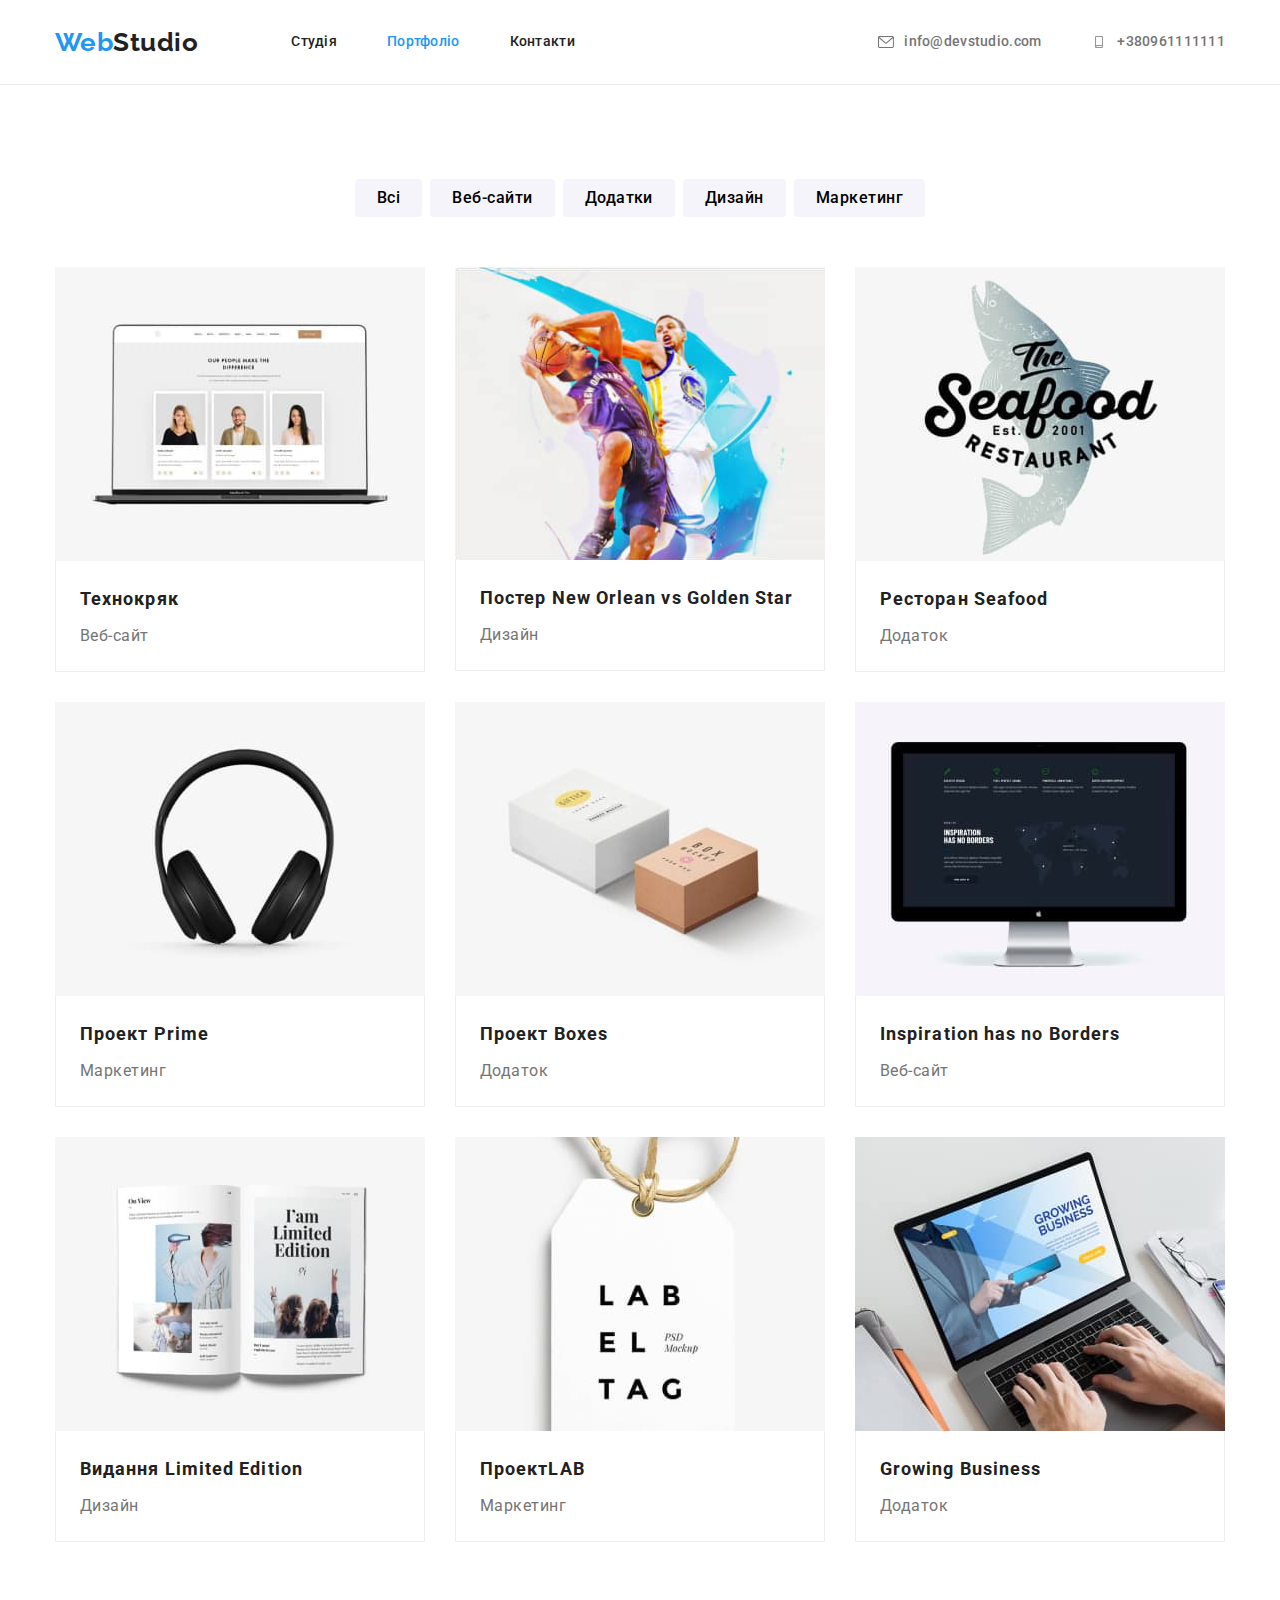
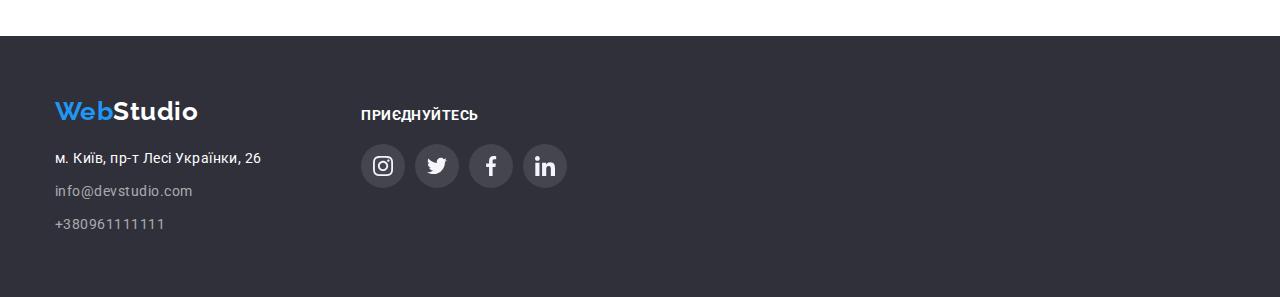
==== portfolio.html @ 69d9ccb4 "task4 => task5. first commit => !completed" ====
<!DOCTYPE html>
<html lang="uk">
  <head>
    <meta charset="UTF-8" />
    <meta http-equiv="X-UA-Compatible" content="IE=edge" />
    <meta name="viewport" content="width=device-width, initial-scale=1.0" />
    <link rel="preconnect" href="https://fonts.googleapis.com" />
    <link rel="preconnect" href="https://fonts.gstatic.com" crossorigin />
    <link
      href="https://fonts.googleapis.com/css2?family=Montserrat:wght@400;700&family=Raleway:wght@400;500;700&family=Roboto:wght@400;500;700;900&display=swap"
      rel="stylesheet"
    />
    <link
      rel="stylesheet"
      href="https://cdnjs.cloudflare.com/ajax/libs/modern-normalize/1.1.0/modern-normalize.min.css"
    />
    <link href="./style/style.css" rel="stylesheet" />
    <title>Portfolio</title>
  </head>

  <body>
    <header class="header">
      <div class="container header-container">
        <a class="logo" href="./index.html">
          <span class="logo-peace">Web</span>Studio</a
        >
        <nav class="site-nav">
          <ul class="nav-list">
            <li class="item">
              <a class="link" href="./index.html">Студія</a>
            </li>
            <li class="item">
              <a class="link active" href="./portfolio.html">Портфоліо</a>
            </li>
            <li class="item"><a class="link" href="#">Контакти</a></li>
          </ul>
        </nav>
        <ul class="contact-header">
          <li class="item">
            <a
              class="link"
              href="mailto:info@devstudio.com"
              aria-label="Our email"
            >
              <svg class="email-icon" width="16" height="12">
                <use href="./images/symbol-defs.svg#icon-envelope"></use>
              </svg>
              info@devstudio.com
            </a>
          </li>
          <li class="item">
            <a
              class="link"
              href="tel:+380961111111"
              aria-label="our phone number"
            >
              <svg class="smartphone-icon" width="16" height="12">
                <use href="./images/symbol-defs.svg#icon-smartphone"></use>
              </svg>
              +380961111111
            </a>
          </li>
        </ul>
      </div>
    </header>

    <main class="main-portfolio">
      <section class="container portfolio-container">
        <h1 class="visually-hidden">Наші роботи</h1>
        <ul class="filter">
          <li class="btn-li"><button class="btn" type="button">Всі</button></li>
          <li class="btn-li">
            <button class="btn" type="button">Веб-сайти</button>
          </li>
          <li class="btn-li">
            <button class="btn" type="button">Додатки</button>
          </li>
          <li class="btn-li">
            <button class="btn" type="button">Дизайн</button>
          </li>
          <li class="btn-li">
            <button class="btn" type="button">Маркетинг</button>
          </li>
        </ul>

        <ul class="portfolio-list parent">
          <li class="card">
            <a href="#">
              <img src="./images/project1.jpg" alt="Технокряк" width="370" />
              <div class="card-content">
                <h2 class="title">Технокряк</h2>
                <p class="category">Веб-сайт</p>
              </div>
            </a>
          </li>
          <li class="card">
            <a href="#">
              <img
                src="./images/project2.jpg"
                alt="Постер New Orlean vs Golden Star"
                width="370"
              />
              <div class="card-content">
                <h2 class="title">
                  Постер <span lang="en">New Orlean vs Golden Star</span>
                </h2>
                <p class="category">Дизайн</p>
              </div>
            </a>
          </li>
          <li class="card">
            <a href="#">
              <img
                src="./images/project3.jpg"
                alt="Ресторан Seafood"
                width="370"
              />
              <div class="card-content">
                <h2 class="title">Ресторан <span lang="en">Seafood</span></h2>
                <p class="category">Додаток</p>
              </div>
            </a>
          </li>
          <li class="card">
            <a href="#">
              <img src="./images/project4.jpg" alt="Проект Prime" width="370" />
              <div class="card-content">
                <h2 class="title">Проект <span lang="en">Prime</span></h2>
                <p class="category">Маркетинг</p>
              </div>
            </a>
          </li>
          <li class="card">
            <a href="#">
              <img src="./images/project5.jpg" alt="Проект Boxes" width="370" />
              <div class="card-content">
                <h2 class="title">Проект <span lang="en">Boxes</span></h2>
                <p class="category">Додаток</p>
              </div>
            </a>
          </li>
          <li class="card">
            <a href="#">
              <img
                src="./images/project6.jpg"
                alt="Inspiration has no Borders"
                width="370"
              />
              <div class="card-content">
                <h2 lang="en" class="title">Inspiration has no Borders</h2>
                <p class="category">Веб-сайт</p>
              </div>
            </a>
          </li>
          <li class="card">
            <a href="#">
              <img
                src="./images/project7.jpg"
                alt="Издание Limited Edition"
                width="370"
              />
              <div class="card-content">
                <h2 class="title">
                  Видання <span lang="en">Limited Edition</span>
                </h2>
                <p class="category">Дизайн</p>
              </div>
            </a>
          </li>
          <li class="card">
            <a href="#">
              <img src="./images/project8.jpg" alt="Проект LAB" width="370" />
              <div class="card-content">
                <h2 class="title">Проект<span lang="en">LAB</span></h2>
                <p class="category">Маркетинг</p>
              </div>
            </a>
          </li>
          <li class="card">
            <a href="#">
              <img
                src="./images/project9.jpg"
                alt="Growing Business"
                width="370"
              />
              <div class="card-content">
                <h2 lang="en" class="title">Growing Business</h2>
                <p class="category">Додаток</p>
              </div>
            </a>
          </li>
        </ul>
      </section>
    </main>

    <footer class="footer">
      <div class="container foooter-container">
        <div class="footer-contacts">
          <a class="logo" href="./index.html"
            ><span class="logo-peace">Web</span
            ><span class="logo-peace-footer">Studio</span></a
          >
          <address>
            <ul class="footer-list">
              <li class="link">
                <a
                  class="link-adress"
                  href="https://goo.gl/maps/M1i8cWPpYFjitfBg6"
                  target="_blank"
                  rel="noopener noreferrer nofollow"
                  >м. Київ, пр-т Лесі Українки, 26</a
                >
              </li>
              <li class="link">
                <a class="link" href="mailto:info@devstudio.com"
                  >info@devstudio.com</a
                >
              </li>
              <li class="link">
                <a class="link" href="tel:+380961111111">+380961111111</a>
              </li>
            </ul>
          </address>
        </div>
        <div class="footer-links">
          <h4 class="title">приєднуйтесь</h4>
          <ul class="social-links">
            <li class="item">
              <a class="social-link" href="#"
                ><svg
                  class="icon"
                  width="20"
                  height="20"
                  aria-label="Instagram"
                >
                  <use href="./images/symbol-defs.svg#icon-instagram"></use>
                </svg>
              </a>
            </li>
            <li class="item">
              <a class="social-link" href="#"
                ><svg class="icon" width="20" height="20" aria-label="Twitter">
                  <use href="./images/symbol-defs.svg#icon-twitter"></use>
                </svg>
              </a>
            </li>
            <li class="item">
              <a class="social-link" href="#"
                ><svg class="icon" width="20" height="20" aria-label="Facebook">
                  <use href="./images/symbol-defs.svg#icon-facebook"></use>
                </svg>
              </a>
            </li>
            <li class="item">
              <a class="social-link" href="#"
                ><svg class="icon" width="20" height="20" aria-label="LinkedIn">
                  <use href="./images/symbol-defs.svg#icon-linkedin"></use>
                </svg>
              </a>
            </li>
          </ul>
        </div>
      </div>
    </footer>
  </body>
</html>
---- style/style.css ----
/* --- Normalize --- */
html {
  box-sizing: border-box;
}

*,
*::before,
*::after {
  box-sizing: inherit;
}

ul {
  list-style: none;
  padding: 0;
  margin: 0;
}

a {
  text-decoration: none;
  color: inherit;
}

h1,
h2,
h3,
h4,
h5,
h6 {
  margin: 0;
}

p {
  margin: 0;
}

address {
  font-style: normal;
}

button {
  font-family: inherit;
  padding: 0;
  margin: 0;
}

img {
  display: block;
  max-width: 100%;
  height: auto;
}

/* --- Global Color --- */
:root {
  --primary-text-color: #212121;
  --second-text-color: #fff;
  --other-text-color: #757575;
  --accent-text-color: #2196f3;
  --second-block-color: #2f303a;
  --accent-block-color: #f5f4fa;
  --icon-color: #afb1b8;
}

/* --- Style --- */
body {
  color: var(--primary-text-color);
  font-family: Roboto, sans-serif;
  letter-spacing: 0.03em;
}

.visually-hidden {
  position: absolute;
  white-space: nowrap;
  width: 1px;
  height: 1px;
  overflow: hidden;
  border: 0;
  padding: 0;
  clip: rect(0 0 0 0);
  clip-path: inset(50%);
  margin: -1px;
}

.container {
  max-width: 1200px;
  padding: 0 15px;
  margin: 0 auto;
}
/* Site navigation / Header*/
.header {
  border-bottom: 1px solid #ececec;
}

.site-nav {
  display: flex;
  align-items: center;
}

.header-container {
  display: flex;
  align-items: center;
  padding: 24px 15px;
}

.logo {
  margin-right: 93px;
  color: var(--primary-text-color);
  font-family: Raleway, sans-serif;
  font-weight: 700;
  font-size: 26px;
  line-height: 1.19;
  text-decoration: none;
}

.logo-peace {
  color: var(--accent-text-color);
}
.nav-list {
  display: flex;
  gap: 50px;
}

.site-nav .link {
  display: block;
  padding-top: 10px;
  padding-bottom: 10px;
  color: var(--primary-text-color);
  font-weight: 500;
  font-size: 14px;
  line-height: 1.14;
  letter-spacing: 0.02em;
  text-decoration: none;
}

.site-nav .link:hover,
.site-nav .link:focus {
  color: var(--accent-text-color);
}

.site-nav .active {
  color: var(--accent-text-color);
}

.contact-header {
  display: flex;
  margin-left: auto;
  gap: 50px;
}

.contact-header .link {
  display: flex;
  align-items: center;
  justify-content: center;
  color: var(--other-text-color);
  font-weight: 500;
  font-size: 14px;
  line-height: 1.14;
  letter-spacing: 0.02em;
  text-decoration: none;
  cursor: pointer;
}

.contact-header .email-icon,
.contact-header .smartphone-icon {
  fill: currentColor;
  margin-right: 10px;
}

.contact-header .link:hover,
.contact-header .link:focus {
  color: var(--accent-text-color);
}

/*--------MAIN------- */
/* -------- Hero -------- */
.main-hero {
  color: var(--second-text-color);
  background-color: var(--second-block-color);
  padding-top: 200px;
  padding-bottom: 200px;
  background-image: linear-gradient(
      rgba(47, 48, 58, 0.4),
      rgba(47, 48, 58, 0.4)
    ),
    url(../images/hero.jpg);
  background-repeat: no-repeat;
  background-size: cover;
}

.overlay {
  max-width: 1600px;
  height: 480px;
  margin-left: auto;
  margin-right: auto;
  background-image: url();
  background-repeat: no-repeat;
  background-position: center;
  background-size: cover;
}

.hero-container {
  display: flex;
  flex-direction: column;
  justify-content: center;
  align-items: center;
  max-width: 696px;
}

/*  Button */
.button {
  background-color: var(--accent-text-color);
  color: inherit;
  box-shadow: 0px 4px 4px rgba(0, 0, 0, 0.15);
  border-radius: 4px;
  border: none;
  font-family: inherit;
  font-weight: 700;
  font-size: 16px;
  line-height: 1.88;
  padding: 10px 32px;
  text-align: center;
  cursor: pointer;
}

/* 
.button:hover,
.button.link:focus {
    
} */

.hero-title {
  font-weight: 900;
  font-size: 44px;
  line-height: 1.36;
  margin-bottom: 30px;
  text-align: center;
  letter-spacing: 0.06em;
  text-transform: uppercase;
}

/*------MAIN FEATURES------*/
.main-features {
  padding-top: 94px;
  padding-bottom: 94px;
}
.main-features .title-card {
  font-weight: 700;
  font-size: 14px;
  line-height: 1.14;
  text-transform: uppercase;
  color: var(--primary-text-color);
}

.features-list {
  display: flex;
  gap: 30px;
}

.features-list .card-img {
  display: flex;
  justify-content: center;
  align-items: center;
  width: 270px;
  height: 120px;
  margin-bottom: 30px;
  background-color: var(--accent-block-color);
  border-radius: 4px;
}

.main-features .title-card {
  margin-bottom: 10px;
}

.main-features .txt-card {
  font-size: 14px;
  line-height: 1.7;
  color: var(--other-text-color);
}

/*-----MAIN WORK-----*/
.main-work {
  padding-bottom: 94px;
}

.title-work,
.title-team {
  font-weight: 700;
  font-size: 36px;
  line-height: 1.17;
  text-align: center;
  color: var(--title-text-color);
}

.title-work {
  margin-bottom: 50px;
}

.work-list {
  display: flex;
}

.work-list .item {
  display: flex;
}

.work-list .item:not(:last-child) {
  margin-right: 30px;
}

/*-----OUR TEAM----*/
.main-team {
  background-color: var(--accent-block-color);
  padding-top: 94px;
  padding-bottom: 94px;
}

.title-team {
  margin-bottom: 50px;
}

.team-list {
  display: flex;
}

.team-list {
  gap: 30px;
}

.team-list .card {
  background: var(--second-text-color);
  box-shadow: 0px 1px 3px rgba(0, 0, 0, 0.12), 0px 1px 1px rgba(0, 0, 0, 0.14),
    0px 2px 1px rgba(0, 0, 0, 0.2);
  border-radius: 0px 0px 4px 4px;
  text-align: center;
}

.team-list .title-card {
  margin-bottom: 10px;
}

.team-list .card-box {
  padding: 30px 20px;
}

.main-team .social-links {
  display: flex;
  justify-content: center;
  gap: 10px;
  margin-top: 16px;
  color: var(--icon-color);
}

.main-team .link {
  display: flex;
  border-radius: 50%;
  padding: 12px;
}

.main-team .icon {
  fill: currentColor;
}

.main-team .link:hover,
.main-team .link:focus {
  background-color: var(--accent-text-color);
  color: var(--second-text-color);
}

.main-team .title-card {
  font-weight: 500;
  font-size: 16px;
  line-height: 1.19;
  color: var(--primary-text-color);
}

.main-team .label {
  font-size: 16px;
  line-height: 1.19;
  color: var(--other-text-color);
}

/* ---- Our customer ---- */
.customer-container {
  padding-top: 94px;
  padding-bottom: 94px;
}

.customer-title {
  font-weight: 700;
  font-size: 36px;
  line-height: 1.16;
  text-align: center;
  letter-spacing: 0.03em;
  margin-bottom: 50px;
}

.customer-icons {
  display: flex;
  justify-content: center;
  gap: 30px;
  margin-left: auto;
  margin-right: auto;
  color: var(--icon-color);
}

.customer-icons .item-link {
  display: flex;
  justify-content: center;
  align-items: center;
  width: 170px;
  height: 92px;
  border: 1px solid #afb1b8;
  border-radius: 4px;
}

.customer-icons .icon {
  fill: currentColor;
}

.customer-icons .item-link:hover,
.customer-icons .item-link:focus {
  border: 1px solid var(--accent-text-color);
  color: var(--accent-text-color);
  cursor: pointer;
}

/*----FOOTER------*/
.footer {
  background-color: var(--second-block-color);
  padding-top: 60px;
  padding-bottom: 60px;
}

.foooter-container {
  display: flex;
  gap: 70px;
  align-items: baseline;
}

.footer-links {
  color: var(--second-text-color);
}

.footer-links .title {
  margin-bottom: 20px;
  font-size: 14px;
  line-height: 1.14;
  letter-spacing: 0.03em;
  text-transform: uppercase;
}

.footer-links .social-links {
  display: flex;
  gap: 10px;
}

.footer-links .social-link {
  display: flex;
  justify-content: center;
  align-items: center;
  width: 44px;
  height: 44px;
  border-radius: 50%;
  background-color: rgba(255, 255, 255, 0.1);
}

.footer-links .social-link:hover,
.footer-links .social-link:focus {
  background-color: var(--accent-text-color);
}

.footer-links .icon {
  fill: var(--accent-block-color);
}

.footer .logo {
  display: block;
  margin-bottom: 20px;
}

.logo-peace-footer {
  color: var(--second-text-color);
}

.footer .link-adress {
  color: var(--second-text-color);
  text-decoration: none;
  font-size: 14px;
  line-height: 1.71;
  font-style: normal;
}

.footer .link {
  font-style: normal;
  font-size: 14px;
  line-height: 1.71;
  color: rgba(255, 255, 255, 0.6);
  text-decoration: none;
}

.footer-list .link:not(:last-child) {
  margin-bottom: 9px;
}

.footer .link:hover,
.footer .link:focus {
  color: var(--accent-text-color);
}

.footer .link-adress:hover,
.footer .link-adress:focus {
  color: var(--accent-text-color);
}

/*-------------------PORTFOLIO-------------------------*/

/*-------MAIN PORTFOLIO-----*/

.main-portfolio {
  background-color: var(--second-text-color);
  padding-top: 94px;
  padding-bottom: 94px;
}

.portfolio-container {
  align-items: center;
}

.filter {
  display: flex;
  justify-content: center;
  margin-bottom: 50px;
}

.filter .btn-li:not(:last-child) {
  margin-right: 8px;
}

.filter .btn {
  padding: 6px 22px;
  background: var(--accent-block-color);
  border-radius: 4px;
  border: none;
  font-family: inherit;
  font-weight: 500;
  font-size: 16px;
  line-height: 1.62;
  text-align: center;
  letter-spacing: 0.03em;
}

.main-portfolio .btn:hover,
.main-portfolio .btn:focus {
  background-color: var(--accent-text-color);
  color: var(--second-text-color);
  box-shadow: 0px 3px 1px rgba(0, 0, 0, 0.1), 0px 1px 2px rgba(0, 0, 0, 0.08),
    0px 2px 2px rgba(0, 0, 0, 0.12);
  cursor: pointer;
}

.portfolio-list {
  display: grid;
  grid-template-columns: repeat(3, 1fr);
  grid-template-rows: repeat(3, 1fr);
  grid-column-gap: 30px;
  grid-row-gap: 30px;
}

.portfolio-list .card {
  display: inline-block;
}

.portfolio-list .card:hover,
.portfolio-list .card:focus {
  box-shadow: 0px 1px 1px rgba(0, 0, 0, 0.12), 0px 4px 4px rgba(0, 0, 0, 0.06),
    1px 4px 6px rgba(0, 0, 0, 0.16);
}

.card-content {
  padding: 20px 0 20px 24px;
  border: 1px solid #eeeeee;
  border-top: none;
}

.card-content .title {
  margin-bottom: 4px;
}

/*------LIST PROJECTS-----*/

.portfolio-list .title {
  font-weight: 700;
  font-size: 18px;
  line-height: 2;
  letter-spacing: 0.06em;
  color: var(--primary-text-color);
}

.main-portfolio .category {
  font-size: 16px;
  line-height: 1.88;
  color: var(--other-text-color);
}

.portfolio-list a {
  text-decoration: none;
}
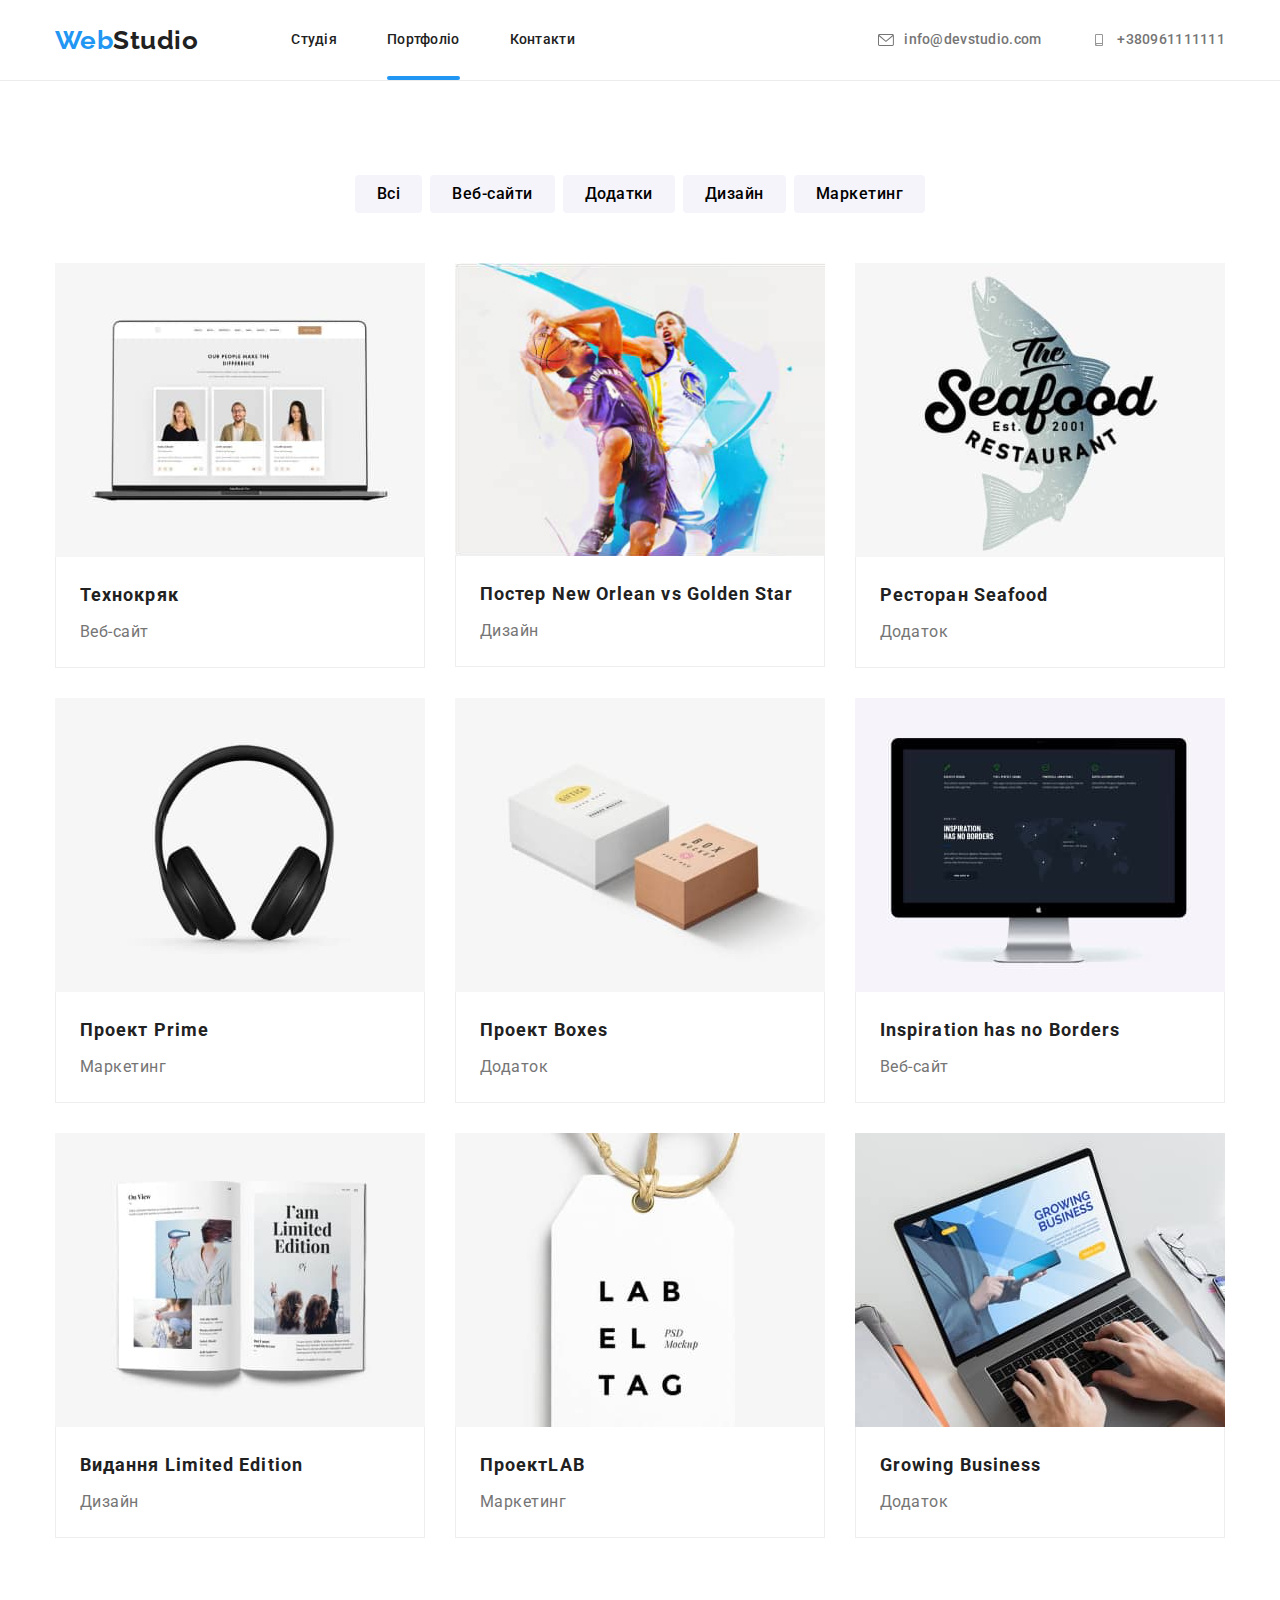
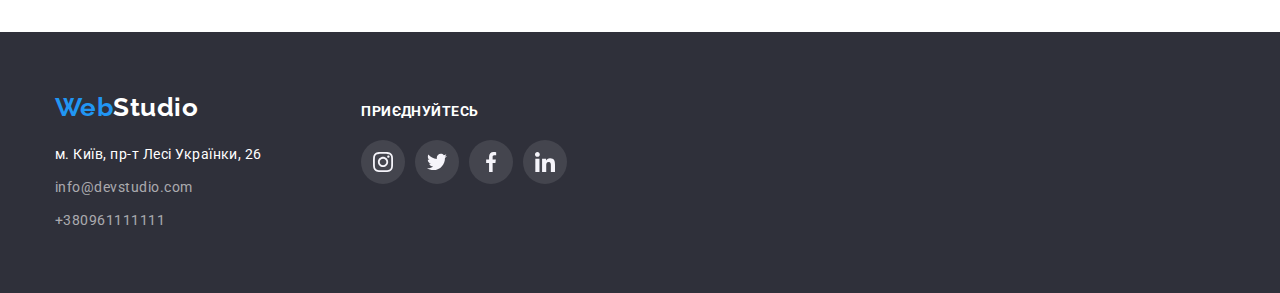
==== commit 9ff1d54d: "task #5. first send to ckeckout" ====
--- a/portfolio.html
+++ b/portfolio.html
@@ -85,8 +85,14 @@
 
         <ul class="portfolio-list parent">
           <li class="card">
-            <a href="#">
-              <img src="./images/project1.jpg" alt="Технокряк" width="370" />
+            <a class="card-link" href="#">
+              <div class="thumb">
+                <img src="./images/project1.jpg" alt="Технокряк" width="370" />
+                <p class="label">
+                  Lorem, ipsum dolor sit amet consectetur adipisicing elit. Eos,
+                  exercitationem.
+                </p>
+              </div>
               <div class="card-content">
                 <h2 class="title">Технокряк</h2>
                 <p class="category">Веб-сайт</p>
@@ -95,11 +101,17 @@
           </li>
           <li class="card">
             <a href="#">
-              <img
-                src="./images/project2.jpg"
-                alt="Постер New Orlean vs Golden Star"
-                width="370"
-              />
+              <div class="thumb">
+                <img
+                  src="./images/project2.jpg"
+                  alt="Постер New Orlean vs Golden Star"
+                  width="370"
+                />
+                <p class="label">
+                  Lorem, ipsum dolor sit amet consectetur adipisicing elit. Eos,
+                  exercitationem.
+                </p>
+              </div>
               <div class="card-content">
                 <h2 class="title">
                   Постер <span lang="en">New Orlean vs Golden Star</span>
@@ -110,11 +122,17 @@
           </li>
           <li class="card">
             <a href="#">
-              <img
-                src="./images/project3.jpg"
-                alt="Ресторан Seafood"
-                width="370"
-              />
+              <div class="thumb">
+                <img
+                  src="./images/project3.jpg"
+                  alt="Ресторан Seafood"
+                  width="370"
+                />
+                <p class="label">
+                  Lorem, ipsum dolor sit amet consectetur adipisicing elit. Eos,
+                  exercitationem.
+                </p>
+              </div>
               <div class="card-content">
                 <h2 class="title">Ресторан <span lang="en">Seafood</span></h2>
                 <p class="category">Додаток</p>
@@ -123,7 +141,17 @@
           </li>
           <li class="card">
             <a href="#">
-              <img src="./images/project4.jpg" alt="Проект Prime" width="370" />
+              <div class="thumb">
+                <img
+                  src="./images/project4.jpg"
+                  alt="Проект Prime"
+                  width="370"
+                />
+                <p class="label">
+                  Lorem, ipsum dolor sit amet consectetur adipisicing elit. Eos,
+                  exercitationem.
+                </p>
+              </div>
               <div class="card-content">
                 <h2 class="title">Проект <span lang="en">Prime</span></h2>
                 <p class="category">Маркетинг</p>
@@ -132,7 +160,17 @@
           </li>
           <li class="card">
             <a href="#">
-              <img src="./images/project5.jpg" alt="Проект Boxes" width="370" />
+              <div class="thumb">
+                <img
+                  src="./images/project5.jpg"
+                  alt="Проект Boxes"
+                  width="370"
+                />
+                <p class="label">
+                  Lorem, ipsum dolor sit amet consectetur adipisicing elit. Eos,
+                  exercitationem.
+                </p>
+              </div>
               <div class="card-content">
                 <h2 class="title">Проект <span lang="en">Boxes</span></h2>
                 <p class="category">Додаток</p>
@@ -141,11 +179,17 @@
           </li>
           <li class="card">
             <a href="#">
-              <img
-                src="./images/project6.jpg"
-                alt="Inspiration has no Borders"
-                width="370"
-              />
+              <div class="thumb">
+                <img
+                  src="./images/project6.jpg"
+                  alt="Inspiration has no Borders"
+                  width="370"
+                />
+                <p class="label">
+                  Lorem, ipsum dolor sit amet consectetur adipisicing elit. Eos,
+                  exercitationem.
+                </p>
+              </div>
               <div class="card-content">
                 <h2 lang="en" class="title">Inspiration has no Borders</h2>
                 <p class="category">Веб-сайт</p>
@@ -154,11 +198,17 @@
           </li>
           <li class="card">
             <a href="#">
-              <img
-                src="./images/project7.jpg"
-                alt="Издание Limited Edition"
-                width="370"
-              />
+              <div class="thumb">
+                <img
+                  src="./images/project7.jpg"
+                  alt="Издание Limited Edition"
+                  width="370"
+                />
+                <p class="label">
+                  Lorem, ipsum dolor sit amet consectetur adipisicing elit. Eos,
+                  exercitationem.
+                </p>
+              </div>
               <div class="card-content">
                 <h2 class="title">
                   Видання <span lang="en">Limited Edition</span>
@@ -169,7 +219,13 @@
           </li>
           <li class="card">
             <a href="#">
-              <img src="./images/project8.jpg" alt="Проект LAB" width="370" />
+              <div class="thumb">
+                <img src="./images/project8.jpg" alt="Проект LAB" width="370" />
+                <p class="label">
+                  Lorem, ipsum dolor sit amet consectetur adipisicing elit. Eos,
+                  exercitationem.
+                </p>
+              </div>
               <div class="card-content">
                 <h2 class="title">Проект<span lang="en">LAB</span></h2>
                 <p class="category">Маркетинг</p>
@@ -178,11 +234,17 @@
           </li>
           <li class="card">
             <a href="#">
-              <img
-                src="./images/project9.jpg"
-                alt="Growing Business"
-                width="370"
-              />
+              <div class="thumb">
+                <img
+                  src="./images/project9.jpg"
+                  alt="Growing Business"
+                  width="370"
+                />
+                <p class="label">
+                  Lorem, ipsum dolor sit amet consectetur adipisicing elit. Eos,
+                  exercitationem.
+                </p>
+              </div>
               <div class="card-content">
                 <h2 lang="en" class="title">Growing Business</h2>
                 <p class="category">Додаток</p>
--- a/style/style.css
+++ b/style/style.css
@@ -58,6 +58,8 @@
   --second-block-color: #2f303a;
   --accent-block-color: #f5f4fa;
   --icon-color: #afb1b8;
+
+  --timing-buzier: cubic-bezier(0.4, 0, 0.2, 1);
 }
 
 /* --- Style --- */
@@ -98,7 +100,6 @@
 .header-container {
   display: flex;
   align-items: center;
-  padding: 24px 15px;
 }
 
 .logo {
@@ -120,15 +121,20 @@
 }
 
 .site-nav .link {
+  position: relative;
   display: block;
-  padding-top: 10px;
-  padding-bottom: 10px;
+  padding-top: 32px;
+  padding-bottom: 32px;
   color: var(--primary-text-color);
   font-weight: 500;
   font-size: 14px;
   line-height: 1.14;
   letter-spacing: 0.02em;
   text-decoration: none;
+
+  transition-property: color;
+  transition-duration: 250ms;
+  transition-timing-function: var(--timing-buzier);
 }
 
 .site-nav .link:hover,
@@ -136,8 +142,15 @@
   color: var(--accent-text-color);
 }
 
-.site-nav .active {
-  color: var(--accent-text-color);
+.site-nav .active::after {
+  content: "";
+  position: absolute;
+  width: 100%;
+  height: 4px;
+  bottom: 0;
+  right: 0;
+  background-color: var(--accent-text-color);
+  border-radius: 2px;
 }
 
 .contact-header {
@@ -157,6 +170,10 @@
   letter-spacing: 0.02em;
   text-decoration: none;
   cursor: pointer;
+
+  transition-property: color;
+  transition-duration: 250ms;
+  transition-timing-function: var(--timing-buzier);
 }
 
 .contact-header .email-icon,
@@ -300,10 +317,28 @@
 
 .work-list .item {
   display: flex;
+  position: relative;
 }
 
 .work-list .item:not(:last-child) {
   margin-right: 30px;
+}
+
+.work-list .label {
+  position: absolute;
+  display: flex;
+  justify-content: center;
+  align-items: center;
+  bottom: 0;
+  right: 0;
+  width: 100%;
+  height: 70px;
+  background: rgba(47, 48, 58, 0.8);
+  color: var(--second-text-color);
+  font-weight: 700;
+  font-size: 14px;
+  letter-spacing: 0.03em;
+  text-transform: uppercase;
 }
 
 /*-----OUR TEAM----*/
@@ -353,6 +388,10 @@
   display: flex;
   border-radius: 50%;
   padding: 12px;
+
+  transition-property: background-color, color;
+  transition-duration: 250ms;
+  transition-timing-function: var(--timing-buzier);
 }
 
 .main-team .icon {
@@ -372,7 +411,7 @@
   color: var(--primary-text-color);
 }
 
-.main-team .label {
+.main-team .label-position {
   font-size: 16px;
   line-height: 1.19;
   color: var(--other-text-color);
@@ -410,6 +449,10 @@
   height: 92px;
   border: 1px solid #afb1b8;
   border-radius: 4px;
+
+  transition-property: color;
+  transition-duration: 250ms;
+  transition-timing-function: var(--timing-buzier);
 }
 
 .customer-icons .icon {
@@ -461,6 +504,10 @@
   height: 44px;
   border-radius: 50%;
   background-color: rgba(255, 255, 255, 0.1);
+
+  transition-property: background-color;
+  transition-duration: 250ms;
+  transition-timing-function: var(--timing-buzier);
 }
 
 .footer-links .social-link:hover,
@@ -487,6 +534,10 @@
   font-size: 14px;
   line-height: 1.71;
   font-style: normal;
+
+  transition-property: color;
+  transition-duration: 250ms;
+  transition-timing-function: var(--timing-buzier);
 }
 
 .footer .link {
@@ -495,6 +546,10 @@
   line-height: 1.71;
   color: rgba(255, 255, 255, 0.6);
   text-decoration: none;
+
+  transition-property: color;
+  transition-duration: 250ms;
+  transition-timing-function: var(--timing-buzier);
 }
 
 .footer-list .link:not(:last-child) {
@@ -546,6 +601,10 @@
   line-height: 1.62;
   text-align: center;
   letter-spacing: 0.03em;
+
+  transition-property: color, background-color, box-shadow;
+  transition-duration: 250ms;
+  transition-timing-function: var(--timing-buzier);
 }
 
 .main-portfolio .btn:hover,
@@ -567,6 +626,61 @@
 
 .portfolio-list .card {
   display: inline-block;
+  transition: box-shadow 250ms var(--timing-buzier);
+}
+
+.thumb {
+  position: relative;
+  overflow: hidden;
+}
+.thumb::before {
+  content: "";
+  display: flex;
+  justify-content: center;
+  align-items: center;
+  position: absolute;
+  width: 100%;
+  height: 294px;
+  top: 0;
+  left: 0;
+
+  background: rgba(33, 150, 243, 0.9);
+  opacity: 0;
+
+  transform: translateY(100%);
+  transition: transform 250ms var(--timing-buzier),
+    opacity 250ms var(--timing-buzier);
+}
+
+.card .label {
+  position: absolute;
+  display: flex;
+  justify-content: center;
+  align-items: center;
+  padding-left: 24px;
+  width: 100%;
+  height: 294px;
+  top: 0;
+  left: 0;
+  color: var(--second-text-color);
+
+  font-weight: 400;
+  font-size: 18px;
+  line-height: 1.55;
+  letter-spacing: 0.03em;
+
+  opacity: 0;
+  transform: translateY(100%);
+  transition: transform 250ms var(--timing-buzier),
+    opacity 250ms var(--timing-buzier);
+}
+
+.card:hover .thumb::before,
+.card:hover .label,
+.card:focus .thumb::before,
+.card:focus .card .label {
+  opacity: 1;
+  transform: translateY(0);
 }
 
 .portfolio-list .card:hover,
@@ -601,6 +715,64 @@
   color: var(--other-text-color);
 }
 
-.portfolio-list a {
-  text-decoration: none;
-}
+/* ---- BackDrop/ Modal --- */
+.backdrop {
+  position: fixed;
+  top: 0;
+  left: 0;
+  right: 0;
+  bottom: 0;
+  width: 100%;
+  height: 100%;
+  background-color: rgba(0, 0, 0, 0.2);
+
+  opacity: 1;
+  transition: opacity 250ms var(--timing-buzier),
+    visibility 250ms var(--timing-buzier);
+}
+
+.backdrop.is-hidden {
+  opacity: 0;
+  pointer-events: none;
+  visibility: hidden;
+}
+
+.backdrop.is-hidden .modal {
+  transform: translate(-50%, -50%) scale(0.9);
+}
+
+.modal {
+  position: absolute;
+  left: 50%;
+  top: 50%;
+  display: flex;
+  justify-content: flex-end;
+  padding: 8px;
+  width: 528px;
+  height: 581px;
+  background-color: var(--second-text-color);
+  transform: translate(-50%, -50%) scale(1);
+
+  box-shadow: 0px 1px 3px rgba(0, 0, 0, 0.12), 0px 1px 1px rgba(0, 0, 0, 0.14),
+    0px 2px 1px rgba(0, 0, 0, 0.2);
+  border-radius: 4px;
+
+  transition: transform 250ms var(--timing-buzier);
+}
+
+.modal .close-btn {
+  display: flex;
+  justify-content: center;
+  align-items: center;
+  background-color: var(--second-text-color);
+  width: 30px;
+  height: 30px;
+  padding: 10px;
+  border: 1px solid rgba(0, 0, 0, 0.1);
+  border-radius: 50%;
+}
+
+.modal .close-btn:hover,
+.modal .close-btn:focus {
+  cursor: pointer;
+}
